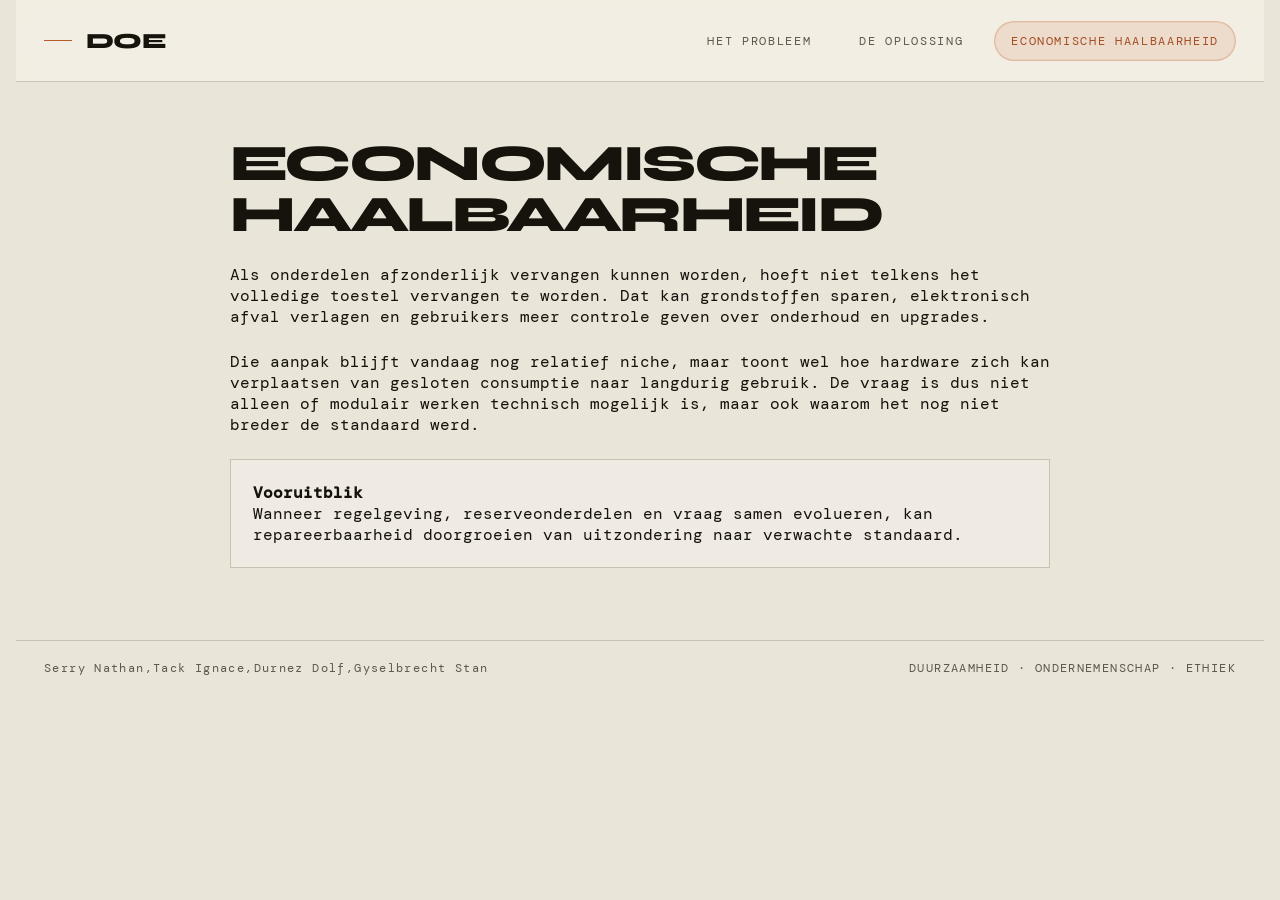
==== impact.html @ 016ad745 "complete rework: split css, js" ====
<!DOCTYPE html>
<html lang="nl">
<head>
  <meta charset="UTF-8" />
  <meta name="viewport" content="width=device-width, initial-scale=1.0" />
  <title>Impact - DOE</title>
  <link rel="preconnect" href="https://fonts.googleapis.com">
  <link rel="preconnect" href="https://fonts.gstatic.com" crossorigin>
  <link href="https://fonts.googleapis.com/css2?family=Syne:wght@500;700;800&family=DM+Mono:wght@300;400;500&display=swap" rel="stylesheet">
  <link href="main.css" rel="stylesheet">
</head>
<body>
  <div class="page-shell">
    <header class="topbar">
      <a class="brand" href="index.html">DOE</a>
      <nav>
        <ul class="menu">
          <li><a href="probleem.html">Het probleem</a></li>
          <li><a href="oplossing.html">De oplossing</a></li>
          <li><a class="is-active" href="impact.html">Economische Haalbaarheid</a></li>
        </ul>
      </nav>
    </header>

    <main class="hero probleem">

      <h1>Economische haalbaarheid</h1>
      <p>
        Als onderdelen afzonderlijk vervangen kunnen worden, hoeft niet telkens het volledige toestel vervangen te worden.
        Dat kan grondstoffen sparen, elektronisch afval verlagen en gebruikers meer controle geven over onderhoud en upgrades.
      </p>
      <p>
        Die aanpak blijft vandaag nog relatief niche, maar toont wel hoe hardware zich kan verplaatsen van gesloten consumptie
        naar langdurig gebruik. De vraag is dus niet alleen of modulair werken technisch mogelijk is, maar ook waarom het nog
        niet breder de standaard werd.
      </p>
      <div class="sub-panel">
        <strong>Vooruitblik</strong>
        <p>Wanneer regelgeving, reserveonderdelen en vraag samen evolueren, kan repareerbaarheid doorgroeien van uitzondering naar verwachte standaard.</p>
      </div>
    </main>

    <footer class="footer">
      <span class="footer-left">Serry Nathan,Tack Ignace,Durnez Dolf,Gyselbrecht Stan</span>
      <span class="footer-right">DUURZAAMHEID · ONDERNEMENSCHAP · ETHIEK</span>
    </footer>
  </div>
</body>
</html>
---- main.css ----
:root {
    --bg: #e9e3d6;
    --paper: #f4efe4;
    --ink: #16120c;
    --muted: #5f564c;
    --line: #cbc1b2;
    --accent: #b85b28;
    --accent-soft: rgba(184, 91, 40, 0.12);
    --accent-strong: #a24d21;
    --panel: rgba(244, 239, 228, 0.8);
    --section-tint: #efe7da;
    --dark: #16120c;
    --nav-height: 82px;
}

* {
    box-sizing: border-box;
    margin: 0;
    padding: 0;
}

html {
    scroll-behavior: smooth;
    scroll-padding-top: calc(var(--nav-height) + 24px);
}

body {
    min-height: 100vh;
    color: var(--ink);
    font-family: "DM Mono", monospace;
    background: rgba(233, 227, 214, 0.92);
}

a {
    color: inherit;
    text-decoration: none;
}

.page-shell {
    width: min(1360px, calc(100% - 32px));
    margin: 0 auto;
    overflow: clip;
}

.topbar {
    position: sticky;
    top: 0;
    z-index: 20;
    display: flex;
    align-items: center;
    justify-content: space-between;
    gap: 24px;
    min-height: var(--nav-height);
    padding: 18px 28px;
    border-bottom: 1px solid rgba(203, 193, 178, 0.92);
    background: rgba(244, 239, 228, 0.9);
    backdrop-filter: blur(10px);
}

.brand {
    display: inline-flex;
    align-items: center;
    gap: 14px;
    font-family: "Syne", sans-serif;
    font-size: 1.35rem;
    font-weight: 800;
    letter-spacing: -0.03em;
}

.brand::before {
    content: "";
    width: 28px;
    height: 1px;
    background: var(--accent);
}

.menu {
    display: flex;
    align-items: center;
    gap: 14px;
    list-style: none;
}

.menu a {
    display: inline-flex;
    align-items: center;
    justify-content: center;
    min-height: 40px;
    padding: 0 16px;
    border: 1px solid transparent;
    border-radius: 999px;
    color: var(--muted);
    font-size: 0.74rem;
    letter-spacing: 0.14em;
    text-transform: uppercase;
    transition: color 0.22s ease, border-color 0.22s ease, background-color 0.22s ease, box-shadow 0.22s ease;
}

.menu a:hover,
.menu a.is-active {
    color: var(--accent-strong);
    border-color: rgba(184, 91, 40, 0.28);
    background: var(--accent-soft);
    box-shadow: inset 0 0 0 1px rgba(184, 91, 40, 0.08);
}

.landingspage.hero {
    display: flex;
    padding: 2em;
}

.hero-visual {
    display: flex;
    align-items: center;
    justify-content: center;
    padding: 8px 20px 8px 12px;
}

.hero-image {
    width: min(100%, 640px);
    max-width: 48vw;
    max-height: 680px;
    object-fit: contain;
    mix-blend-mode: multiply;
    opacity: 0.98;
    filter: drop-shadow(0 24px 30px rgba(22, 18, 12, 0.05));
}

/* ── CONTENT SECTIONS (stack over frame display) ────── */
.panel {
    position: relative;
    z-index: 1;
    background: var(--bg);
}

.probleem {
    margin: 0 auto;
    padding-top: 56px;
    padding-bottom: 72px;
    display: grid;
    gap: 24px;
    max-width: 820px;
}
.sub-panel {
    padding: 22px;
    border: 1px solid var(--line);
    background: rgba(255, 255, 255, 0.24);
}

.probleem h1 {
    font-family: "Syne", sans-serif;
    font-size: clamp(2rem, 4vw, 3.2rem);
    font-weight: 800;
    letter-spacing: -0.05em;
    text-transform: uppercase;
    line-height: 1;
}

.probleem h2 {
    font-family: "Syne", sans-serif;
    font-size: 0.72rem;
    font-weight: 700;
    letter-spacing: 0.18em;
    text-transform: uppercase;
    color: var(--accent);
}

.probleem ul {
    list-style: none;
    display: grid;
    gap: 10px;
    padding: 0;
}

.probleem ul li {
    display: flex;
    align-items: baseline;
    gap: 14px;
    color: var(--muted);
    font-size: 0.88rem;
    line-height: 1.72;
}

.probleem ul li::before {
    content: "";
    flex-shrink: 0;
    width: 22px;
    height: 1px;
    background: var(--accent);
    position: relative;
    top: -0.2em;
}

.eyebrow {
    display: inline-flex;
    align-items: center;
    gap: 10px;
    color: var(--accent);
    font-size: 0.8rem;
    letter-spacing: 0.16em;
    text-transform: uppercase;
}

.eyebrow::before {
    content: "";
    width: 30px;
    height: 1px;
    background: var(--accent);
}

.hero-title {
    max-width: 12ch;
    font-family: "Syne", sans-serif;
    font-size: clamp(2.7rem, 5vw, 4.4rem);
    font-weight: 800;
    line-height: 1;
    letter-spacing: -0.05em;
}

.hero-title::after {
    content: "";
    display: block;
    width: min(180px, 36%);
    height: 2px;
    margin-top: 18px;
    background: linear-gradient(to right, var(--accent), transparent);
}

.hero-subtitle {
    max-width: 720px;
    color: var(--muted);
    font-size: 0.97rem;
    line-height: 2.02;
}

.hero-indicator {
    display: inline-flex;
    align-items: center;
    gap: 12px;
    margin: 0 28px 34px;
    color: var(--accent-strong);
    font-size: 0.72rem;
    letter-spacing: 0.14em;
    text-transform: uppercase;
}

.hero-indicator::after {
    content: "";
    width: 38px;
    height: 1px;
    background: linear-gradient(to right, var(--accent), transparent);
    animation: drift 1.7s ease-in-out infinite;
}

.overview-shell {
    padding: 0 28px 34px;
}

.overview-grid {
    display: grid;
    grid-template-columns: repeat(3, minmax(0, 1fr));
    gap: 18px;
}

.overview-box {
    display: grid;
    gap: 10px;
    padding: 22px 20px 20px;
    border: 1px solid var(--line);
    background: var(--panel);
    cursor: pointer;
    transform-origin: center;
    transition: transform 0.24s ease, border-color 0.24s ease, background-color 0.24s ease, box-shadow 0.24s ease;
}

.overview-box:hover {
    transform: translateY(-4px) scale(1.02);
    border-color: rgba(184, 91, 40, 0.28);
    background: rgba(236, 226, 212, 0.92);
    box-shadow: 0 14px 30px rgba(22, 18, 12, 0.08);
}

.overview-box.is-active {
    transform: translateY(-4px) scale(1.02);
    border-color: var(--accent);
    background: var(--accent-soft);
    box-shadow: 0 14px 30px rgba(22, 18, 12, 0.08);
}

.overview-step {
    color: var(--accent);
    font-size: 0.68rem;
    letter-spacing: 0.16em;
    text-transform: uppercase;
}

.overview-title {
    font-family: "Syne", sans-serif;
    font-size: 1.55rem;
    font-weight: 700;
    letter-spacing: -0.04em;
    text-transform: uppercase;
}

.overview-copy {
    color: var(--muted);
    font-size: 0.76rem;
    line-height: 1.82;
}

.story-timeline-section {
    padding: 42px 28px 140px;
    border-top: 1px solid var(--line);
    background: var(--section-tint);
}

.story-timeline-inner {
    max-width: 920px;
    margin: 0 auto;
}

.story-timeline-heading {
    margin-bottom: 34px;
    text-align: center;
}

.story-timeline-heading h2 {
    font-family: "Syne", sans-serif;
    font-size: clamp(2rem, 3vw, 3rem);
    font-weight: 800;
    letter-spacing: -0.05em;
    text-transform: uppercase;
}

.story-timeline-heading p {
    max-width: 560px;
    margin: 14px auto 0;
    color: var(--muted);
    font-size: 0.84rem;
    line-height: 1.92;
}

.story-timeline {
    position: relative;
    display: grid;
    grid-template-rows: repeat(3, minmax(180px, 1fr));
    min-height: 920px;
    align-content: stretch;
    gap: 0;
    padding-left: 86px;
    /*padding-bottom: 220px;*/
}

.story-timeline::before {
    content: "";
    position: absolute;
    left: 23px;
    top: 8px;
    bottom: 8px;
    width: 1px;
    background: rgba(95, 86, 76, 0.34);
}

.story-point {
    position: relative;
    display: block;
    padding: 6px 0 6px 8px;
    border-radius: 10px;
    cursor: pointer;
    scroll-margin-top: calc(var(--nav-height) + 24px);
    transition: opacity 0.24s ease, transform 0.24s ease, background-color 0.24s ease;
}

.story-point:hover {
    opacity: 0.92;
    /*transform: translateX(6px);*/
    padding-left: 10px;
    background: rgba(184, 91, 40, 0.08);
}

/*.story-point:last-child {*/
/*    margin-bottom: 140px;*/
/*}*/

.story-point-marker {
    position: absolute;
    left: -86px;
    top: 0;
    width: 46px;
    height: 46px;
    border-radius: 50%;
    border: 1px solid var(--line);
    display: grid;
    place-items: center;
    font-family: "Syne", sans-serif;
    font-size: 1rem;
    font-weight: 700;
    background: var(--paper);
    color: var(--ink);
    transition: background-color 0.24s ease, border-color 0.24s ease, color 0.24s ease, transform 0.24s ease;
}

.story-point[data-tone="problem"] .story-point-marker {
    background: #f0dfd8;
}

.story-point[data-tone="solution"] .story-point-marker {
    background: #dde7da;
}

.story-point[data-tone="impact"] .story-point-marker {
    background: #efe5cf;
}

.story-point.is-active .story-point-marker {
    background: var(--accent);
    border-color: var(--accent);
    color: var(--paper);
    transform: scale(1.06);
}

.story-point-label {
    display: block;
    margin-bottom: 8px;
    color: var(--accent);
    font-size: 0.68rem;
    letter-spacing: 0.18em;
    text-transform: uppercase;
}

.story-point-title {
    font-family: "Syne", sans-serif;
    font-size: clamp(1.8rem, 2.6vw, 2.6rem);
    font-weight: 700;
    line-height: 0.98;
    letter-spacing: -0.04em;
    text-transform: uppercase;
}

.story-point-copy {
    max-width: 620px;
    margin-top: 14px;
    color: var(--muted);
    font-size: 0.88rem;
    line-height: 1.98;
}

.story-point-link {
    display: inline-flex;
    align-items: center;
    gap: 10px;
    margin-top: 14px;
    color: var(--accent);
    font-size: 0.74rem;
    letter-spacing: 0.14em;
    text-transform: uppercase;
    font-weight: 500;
}

.story-point-link::after {
    content: "";
    width: 10px;
    height: 10px;
    border-right: 1.5px solid currentColor;
    border-top: 1.5px solid currentColor;
    transform: rotate(45deg);
}

.footer {
    display: flex;
    align-items: center;
    justify-content: space-between;
    gap: 16px;
    padding: 20px 28px 24px;
    color: var(--muted);
    font-size: 0.72rem;
    letter-spacing: 0.12em;
    border-top: 1px solid var(--line);
}

/* Scroll hint */
#scroll-hint {
    position: absolute;
    bottom: 36px;
    left: 50%;
    transform: translateX(-50%);
    display: flex;
    flex-direction: column;
    align-items: center;
    gap: 8px;
    transition: opacity 0.4s;
}
#scroll-hint.hidden { opacity: 0; }
#scroll-hint-text {
    font-size: 8px;
    letter-spacing: 0.18em;
    text-transform: uppercase;
    color: rgba(255,255,255,0.25);
}
#scroll-hint-bar {
    width: 1px;
    height: 36px;
    background: linear-gradient(to bottom, rgba(255,255,255,0.3), transparent);
    animation: pulse 1.8s ease-in-out infinite;
}
@keyframes pulse {
    0%, 100% { opacity: 0.3; transform: scaleY(1); }
    50%       { opacity: 0.8; transform: scaleY(1.1); }
}


#progress-bar-fill {
    height: 100%;
    width: 0;
    background: rgba(255,255,255,0.5);
    transition: width 0.1s linear;
}

/* ── FIXED FRAME DISPLAY (behind content) ───────────── */
#frame-display {
    position: fixed;
    inset: 0;
    display: flex;
    align-items: center;
    justify-content: center;
    will-change: contents;
    pointer-events: none;
    z-index: 0;
}

#frame-img {
    max-width: 78%;
    max-height: 78%;
    object-fit: contain;
    display: block;
}

@keyframes drift {
    0%, 100% { transform: scaleX(0.8); opacity: 0.55; }
    50% { transform: scaleX(1); opacity: 1; }
}

@media (max-width: 980px) {
    .landingspage.hero {
        flex-direction: column;
        gap: 28px;
    }

    .hero-image {
        max-width: 100%;
    }

    .overview-grid {
        grid-template-columns: 1fr;
    }

    .hero-copy {
        max-width: 920px;
    }

    .hero-subtitle {
        max-width: 860px;
    }
}

@media (max-width: 760px) {
    :root {
        --nav-height: 72px;
    }

    .page-shell {
        width: min(100% - 12px, 100%);
        margin: 6px auto;
    }

    .topbar,
    .hero,
    .overview-shell,
    .story-timeline-section,
    .probleem,
    .footer {
        padding-left: 18px;
        padding-right: 18px;
    }

    .footer {
        flex-direction: column;
        text-align: center;
    }

    .menu {
        display: none;
    }

    .hero {
        padding-top: 46px;
    }

    .hero-visual {
        padding: 6px 0 0;
    }

    .hero-image {
        width: min(100%, 520px);
        max-width: 100%;
        max-height: 520px;
    }

    .hero-title {
        font-size: clamp(2.4rem, 13vw, 3.6rem);
    }

    .hero-indicator {
        margin-left: 18px;
        margin-right: 18px;
    }

    .story-timeline {
        min-height: auto;
        grid-template-rows: none;
        gap: 72px;
        padding-left: 62px;
    }

    .story-timeline::before {
        left: 17px;
    }

    .story-point-marker {
        left: -62px;
        width: 36px;
        height: 36px;
        font-size: 0.88rem;
    }
}
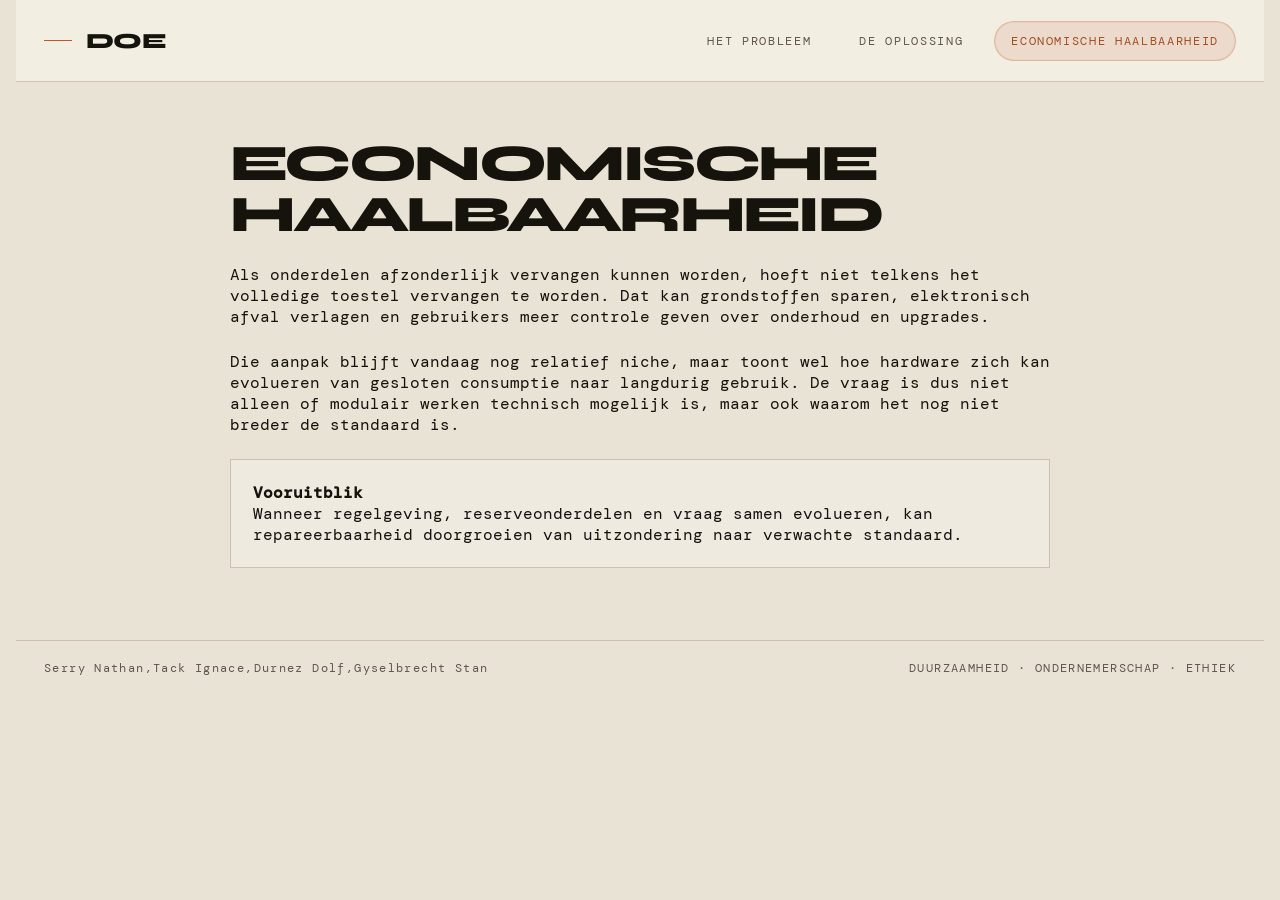
==== commit 2c601b62: "typos" ====
--- a/impact.html
+++ b/impact.html
@@ -30,9 +30,9 @@
         Dat kan grondstoffen sparen, elektronisch afval verlagen en gebruikers meer controle geven over onderhoud en upgrades.
       </p>
       <p>
-        Die aanpak blijft vandaag nog relatief niche, maar toont wel hoe hardware zich kan verplaatsen van gesloten consumptie
+        Die aanpak blijft vandaag nog relatief niche, maar toont wel hoe hardware zich kan evolueren van gesloten consumptie
         naar langdurig gebruik. De vraag is dus niet alleen of modulair werken technisch mogelijk is, maar ook waarom het nog
-        niet breder de standaard werd.
+        niet breder de standaard is.
       </p>
       <div class="sub-panel">
         <strong>Vooruitblik</strong>
@@ -42,7 +42,7 @@
 
     <footer class="footer">
       <span class="footer-left">Serry Nathan,Tack Ignace,Durnez Dolf,Gyselbrecht Stan</span>
-      <span class="footer-right">DUURZAAMHEID · ONDERNEMENSCHAP · ETHIEK</span>
+      <span class="footer-right">DUURZAAMHEID · ONDERNEMERSCHAP · ETHIEK</span>
     </footer>
   </div>
 </body>
--- a/main.css
+++ b/main.css
@@ -28,7 +28,7 @@
     min-height: 100vh;
     color: var(--ink);
     font-family: "DM Mono", monospace;
-    background: rgba(233, 227, 214, 0.92);
+    background: #e9e3d6;
 }
 
 a {
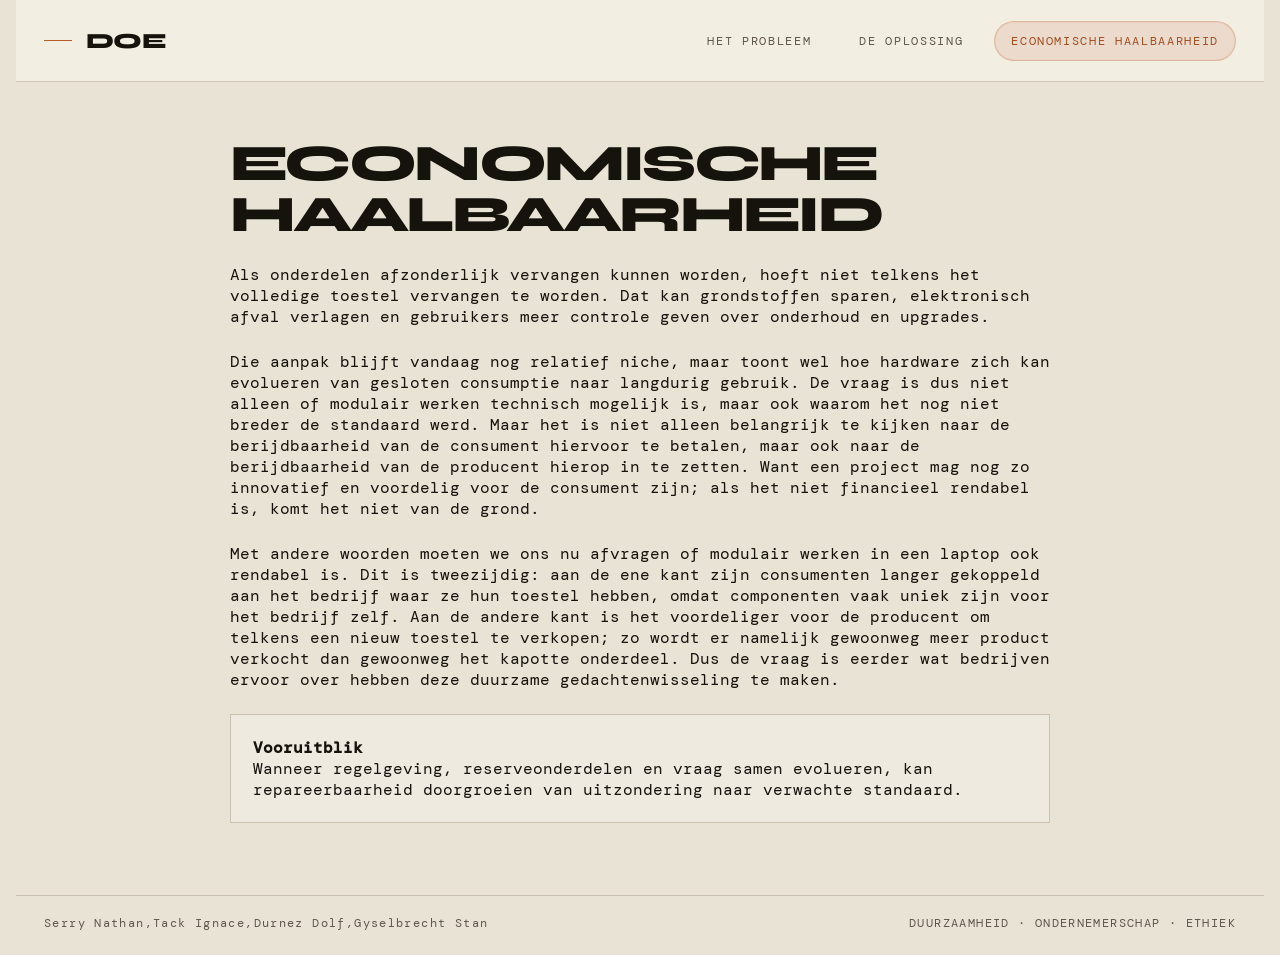
==== commit cd21048e: "extra text" ====
--- a/impact.html
+++ b/impact.html
@@ -32,7 +32,18 @@
       <p>
         Die aanpak blijft vandaag nog relatief niche, maar toont wel hoe hardware zich kan evolueren van gesloten consumptie
         naar langdurig gebruik. De vraag is dus niet alleen of modulair werken technisch mogelijk is, maar ook waarom het nog
-        niet breder de standaard is.
+        niet breder de standaard werd. Maar het is niet alleen belangrijk te kijken naar de berijdbaarheid van de consument
+        hiervoor te betalen, maar ook naar de berijdbaarheid van de producent hierop in te zetten. Want een project mag
+        nog zo innovatief en voordelig voor de consument zijn; als het niet financieel rendabel is, komt het niet van
+        de grond.
+          </p>
+        <p>
+          Met andere woorden moeten we ons nu afvragen of modulair werken in een laptop ook rendabel is. Dit is
+        tweezijdig: aan de ene kant zijn consumenten langer gekoppeld aan het bedrijf waar ze hun toestel hebben, omdat
+        componenten vaak uniek zijn voor het bedrijf zelf. Aan de andere kant is het voordeliger voor de producent om
+        telkens een nieuw toestel te verkopen; zo wordt er namelijk gewoonweg meer product verkocht dan gewoonweg het
+        kapotte onderdeel. Dus de vraag is eerder wat bedrijven ervoor over hebben deze duurzame gedachtenwisseling te
+        maken.
       </p>
       <div class="sub-panel">
         <strong>Vooruitblik</strong>
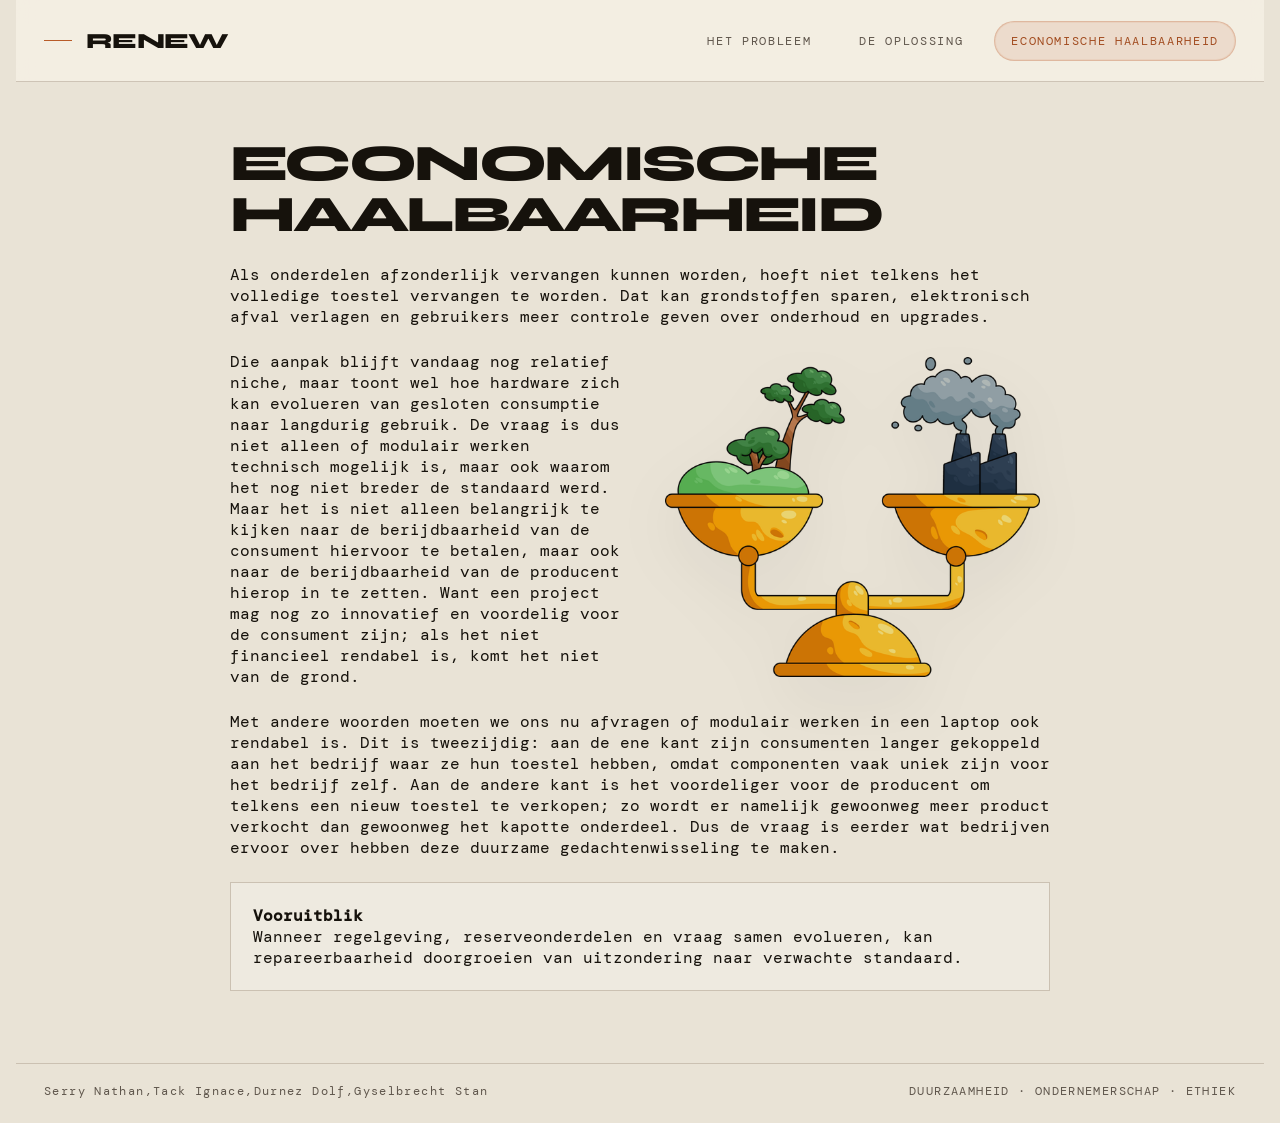
==== commit 51d256cb: "toevoeging grafiek opl en img impact" ====
--- a/impact.html
+++ b/impact.html
@@ -12,7 +12,7 @@
 <body>
   <div class="page-shell">
     <header class="topbar">
-      <a class="brand" href="index.html">DOE</a>
+      <a class="brand" href="index.html">RENEW</a>
       <nav>
         <ul class="menu">
           <li><a href="probleem.html">Het probleem</a></li>
@@ -29,14 +29,21 @@
         Als onderdelen afzonderlijk vervangen kunnen worden, hoeft niet telkens het volledige toestel vervangen te worden.
         Dat kan grondstoffen sparen, elektronisch afval verlagen en gebruikers meer controle geven over onderhoud en upgrades.
       </p>
-      <p>
-        Die aanpak blijft vandaag nog relatief niche, maar toont wel hoe hardware zich kan evolueren van gesloten consumptie
-        naar langdurig gebruik. De vraag is dus niet alleen of modulair werken technisch mogelijk is, maar ook waarom het nog
-        niet breder de standaard werd. Maar het is niet alleen belangrijk te kijken naar de berijdbaarheid van de consument
-        hiervoor te betalen, maar ook naar de berijdbaarheid van de producent hierop in te zetten. Want een project mag
-        nog zo innovatief en voordelig voor de consument zijn; als het niet financieel rendabel is, komt het niet van
-        de grond.
-          </p>
+      <div class="img-side">
+          <div>
+              <p>
+                  Die aanpak blijft vandaag nog relatief niche, maar toont wel hoe hardware zich kan evolueren van gesloten consumptie
+                  naar langdurig gebruik. De vraag is dus niet alleen of modulair werken technisch mogelijk is, maar ook waarom het nog
+                  niet breder de standaard werd. Maar het is niet alleen belangrijk te kijken naar de berijdbaarheid van de consument
+                  hiervoor te betalen, maar ook naar de berijdbaarheid van de producent hierop in te zetten. Want een project mag
+                  nog zo innovatief en voordelig voor de consument zijn; als het niet financieel rendabel is, komt het niet van
+                  de grond.
+              </p>
+          </div>
+          <div>
+              <img class="side-img" src="imgs/weegschaal.png" alt="Exploded view van een modulaire laptop" />
+          </div>
+      </div>
         <p>
           Met andere woorden moeten we ons nu afvragen of modulair werken in een laptop ook rendabel is. Dit is
         tweezijdig: aan de ene kant zijn consumenten langer gekoppeld aan het bedrijf waar ze hun toestel hebben, omdat
@@ -45,6 +52,7 @@
         kapotte onderdeel. Dus de vraag is eerder wat bedrijven ervoor over hebben deze duurzame gedachtenwisseling te
         maken.
       </p>
+
       <div class="sub-panel">
         <strong>Vooruitblik</strong>
         <p>Wanneer regelgeving, reserveonderdelen en vraag samen evolueren, kan repareerbaarheid doorgroeien van uitzondering naar verwachte standaard.</p>
--- a/main.css
+++ b/main.css
@@ -535,6 +535,195 @@
     display: block;
 }
 
+.img-side {
+    display: grid;
+    grid-template-columns: 1fr 1fr;
+    gap: 30px;
+    align-items: center;
+}
+
+.side-img {
+    width: 100%;
+    height: auto;
+    max-height: 20rem;
+    object-fit: contain;
+    mix-blend-mode: multiply;
+    opacity: 0.98;
+    filter: drop-shadow(0 24px 30px rgba(22, 18, 12, 0.05));
+}
+
+/* ── E-WASTE CHART ───────────────────────────────────── */
+.chart-panel {
+    margin-top: 30px;
+    margin-bottom: 30px;
+    padding: 40px 28px;
+    background: rgba(244, 239, 228, 0.84);
+    border: 1px solid var(--line);
+}
+
+.chart-panel h2 {
+    font-family: "Syne", sans-serif;
+    font-size: 1.1rem;
+    letter-spacing: 0.1em;
+    text-transform: uppercase;
+    margin-bottom: 8px;
+    color: var(--accent);
+}
+
+.chart-panel p {
+    font-size: 0.8rem;
+    color: var(--muted);
+}
+
+.chart-container {
+    height: 280px;
+    display: flex;
+    align-items: flex-end;
+    justify-content: space-between;
+    border-bottom: 1px solid var(--line);
+    position: relative;
+    padding-bottom: 10px;
+    gap: 4px;
+}
+
+.chart-grid-line {
+    position: absolute;
+    width: 100%;
+    height: 1px;
+    border-top: 1px dashed rgba(203, 193, 178, 0.5);
+}
+
+.chart-grid-line:nth-child(1) { bottom: 25%; }
+.chart-grid-line:nth-child(2) { bottom: 50%; }
+.chart-grid-line:nth-child(3) { bottom: 75%; }
+
+.bar-item {
+    flex: 1;
+    height: 100%;
+    display: flex;
+    flex-direction: column;
+    align-items: center;
+    justify-content: flex-end;
+    gap: 8px;
+    z-index: 1;
+}
+
+.bar-value {
+    font-size: 9px;
+    color: var(--muted);
+}
+
+.bar-rect {
+    width: 80%;
+    background: var(--accent);
+    opacity: 90%;
+}
+
+.bar-rect:hover {
+    width: 83%;
+    box-shadow: 0px 0px 5px #16120c;
+}
+
+.bar-label {
+    font-size: 10px;
+    font-weight: 500;
+}
+
+.chart-source {
+    font-size: 9px;
+    color: var(--muted);
+    margin-top: 24px;
+    font-style: italic;
+}
+
+/* ── COST COMPARISON CHART ───────────────────────────── */
+.cost-panel {
+    padding: 30px;
+    border: 1px solid var(--line);
+    background: rgba(255, 255, 255, 0.5);
+}
+
+.cost-panel h3 {
+    font-family: "Syne", sans-serif;
+    font-size: 1rem;
+    color: var(--ink);
+    margin-bottom: 8px;
+}
+
+.cost-panel p {
+    font-size: 0.8rem;
+    color: var(--muted);
+    margin-bottom: 30px;
+}
+
+.cost-bars {
+    display: flex;
+    flex-direction: column;
+    gap: 20px;
+}
+
+.cost-bar-item {
+    display: flex;
+    flex-direction: column;
+    gap: 6px;
+}
+
+.cost-bar-header {
+    display: flex;
+    justify-content: space-between;
+    font-size: 0.85rem;
+}
+
+.cost-bar-header span:first-child {
+    font-weight: 500;
+}
+
+.cost-bar-header.accent {
+    color: var(--accent);
+}
+
+.cost-bar-track {
+    width: 100%;
+    height: 24px;
+    background: rgba(203, 193, 178, 0.3);
+    position: relative;
+    display: flex;
+}
+
+.cost-bar-fill {
+    height: 100%;
+    background: var(--muted);
+}
+
+.cost-bar-fill:hover {
+    height: 104%;
+    box-shadow: 0px 0px 5px black;
+}
+
+.cost-bar-fill.accent {
+    background: var(--accent);
+}
+
+.cost-bar-fill.accent-light {
+    background: var(--accent);
+    opacity: 0.7;
+}
+
+.cost-bar-fill.accent-dark {
+    background: var(--accent);
+    opacity: 0.9;
+}
+
+.cost-bar-segment {
+    height: 100%;
+    margin-right: 1px;
+}
+
+.cost-bar-note {
+    font-size: 0.7rem;
+    color: var(--muted);
+}
+
 @keyframes drift {
     0%, 100% { transform: scaleX(0.8); opacity: 0.55; }
     50% { transform: scaleX(1); opacity: 1; }
@@ -632,6 +821,11 @@
         height: 36px;
         font-size: 0.88rem;
     }
-}
-
-
+
+    .img-side {
+        grid-template-columns: 1fr;
+    }
+
+}
+
+
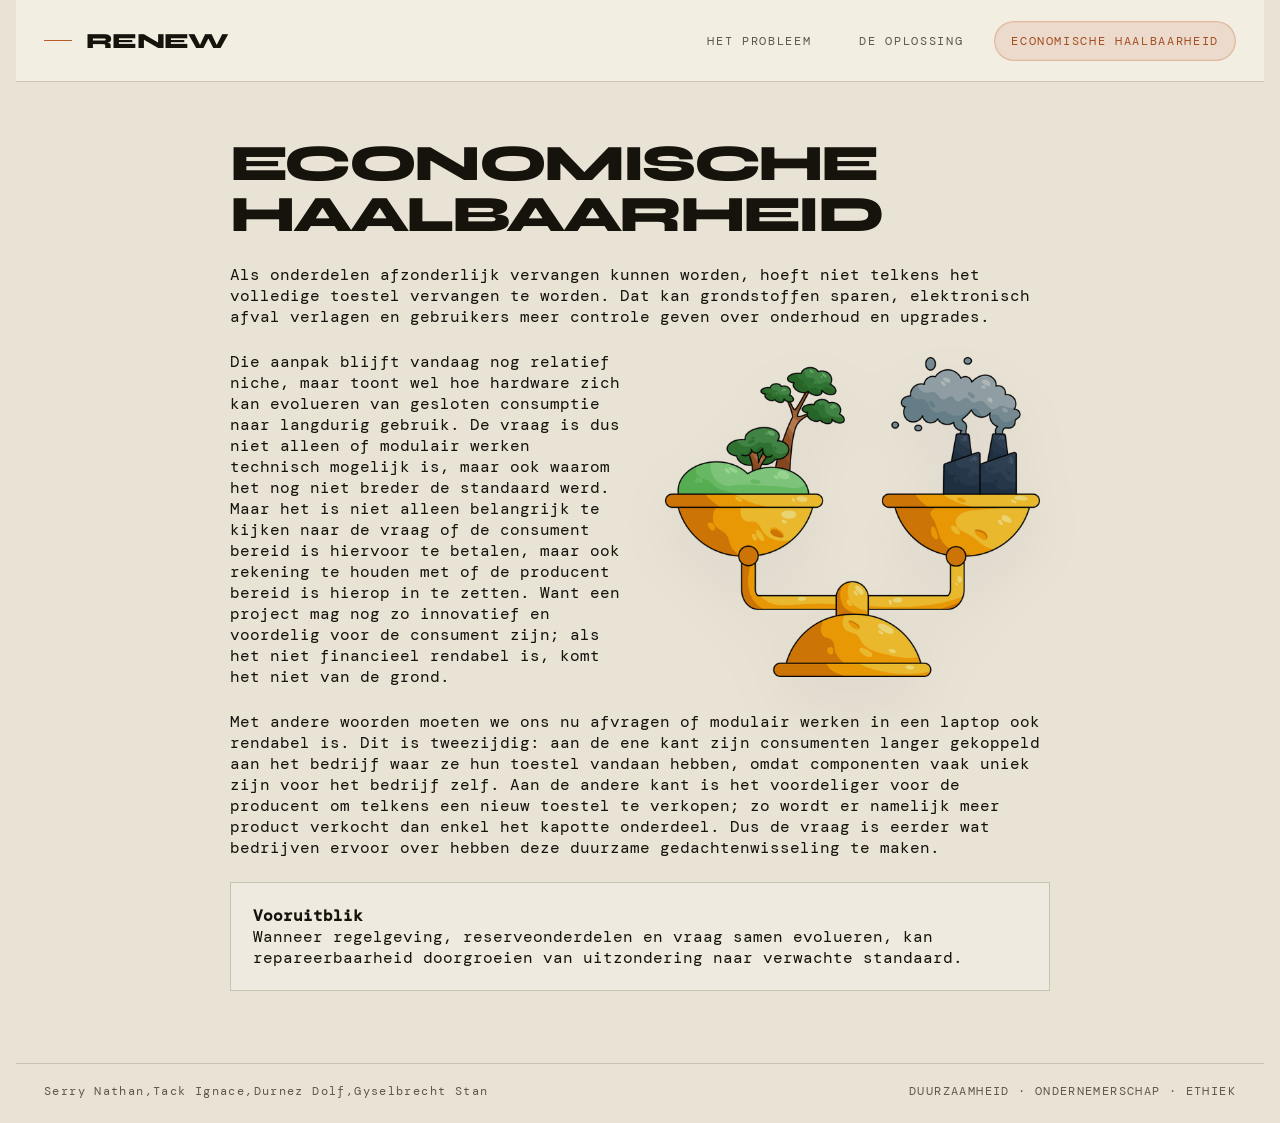
==== commit 18583e13: "typos" ====
--- a/impact.html
+++ b/impact.html
@@ -34,8 +34,8 @@
               <p>
                   Die aanpak blijft vandaag nog relatief niche, maar toont wel hoe hardware zich kan evolueren van gesloten consumptie
                   naar langdurig gebruik. De vraag is dus niet alleen of modulair werken technisch mogelijk is, maar ook waarom het nog
-                  niet breder de standaard werd. Maar het is niet alleen belangrijk te kijken naar de berijdbaarheid van de consument
-                  hiervoor te betalen, maar ook naar de berijdbaarheid van de producent hierop in te zetten. Want een project mag
+                  niet breder de standaard werd. Maar het is niet alleen belangrijk te kijken naar de vraag of de consument bereid is
+                  hiervoor te betalen, maar ook rekening te houden met of de producent bereid is hierop in te zetten. Want een project mag
                   nog zo innovatief en voordelig voor de consument zijn; als het niet financieel rendabel is, komt het niet van
                   de grond.
               </p>
@@ -46,11 +46,10 @@
       </div>
         <p>
           Met andere woorden moeten we ons nu afvragen of modulair werken in een laptop ook rendabel is. Dit is
-        tweezijdig: aan de ene kant zijn consumenten langer gekoppeld aan het bedrijf waar ze hun toestel hebben, omdat
+        tweezijdig: aan de ene kant zijn consumenten langer gekoppeld aan het bedrijf waar ze hun toestel vandaan hebben, omdat
         componenten vaak uniek zijn voor het bedrijf zelf. Aan de andere kant is het voordeliger voor de producent om
-        telkens een nieuw toestel te verkopen; zo wordt er namelijk gewoonweg meer product verkocht dan gewoonweg het
-        kapotte onderdeel. Dus de vraag is eerder wat bedrijven ervoor over hebben deze duurzame gedachtenwisseling te
-        maken.
+        telkens een nieuw toestel te verkopen; zo wordt er namelijk meer product verkocht dan enkel het kapotte onderdeel.
+        Dus de vraag is eerder wat bedrijven ervoor over hebben deze duurzame gedachtenwisseling te maken.
       </p>
 
       <div class="sub-panel">
--- a/main.css
+++ b/main.css
@@ -476,6 +476,7 @@
     font-size: 0.72rem;
     letter-spacing: 0.12em;
     border-top: 1px solid var(--line);
+    background-color: var(--bg);
 }
 
 /* Scroll hint */
@@ -557,7 +558,7 @@
     margin-top: 30px;
     margin-bottom: 30px;
     padding: 40px 28px;
-    background: rgba(244, 239, 228, 0.84);
+    background: rgba(255, 255, 255, 0.24);
     border: 1px solid var(--line);
 }
 
@@ -640,7 +641,7 @@
 .cost-panel {
     padding: 30px;
     border: 1px solid var(--line);
-    background: rgba(255, 255, 255, 0.5);
+    background: rgba(255, 255, 255, 0.24);
 }
 
 .cost-panel h3 {
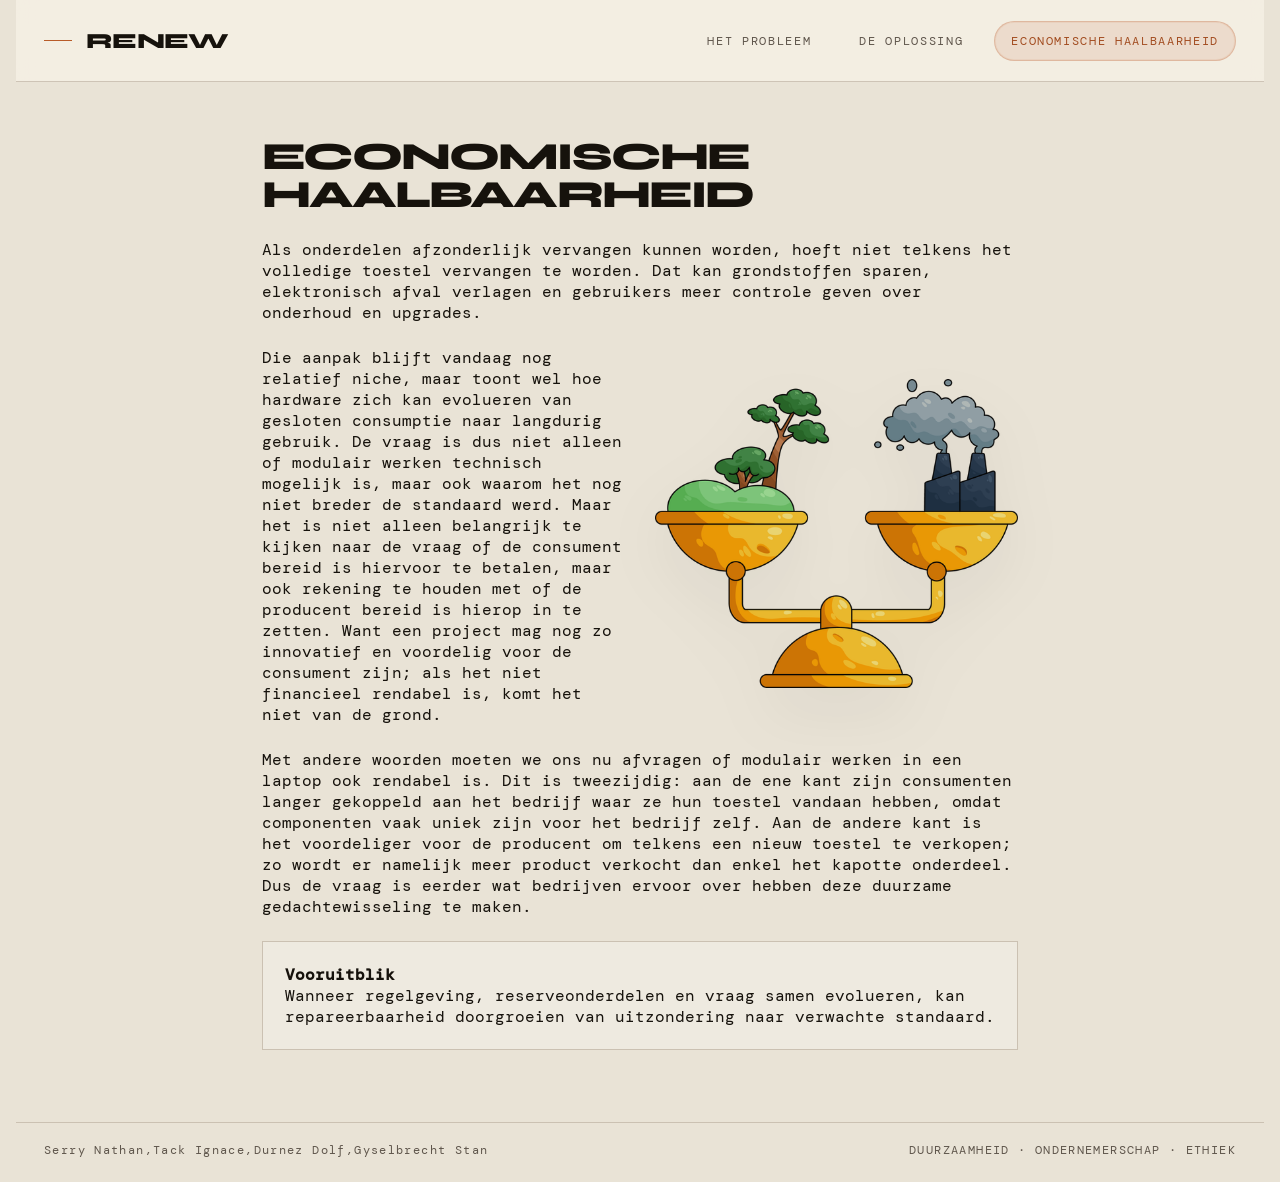
==== commit e451505c: "typos" ====
--- a/impact.html
+++ b/impact.html
@@ -49,7 +49,7 @@
         tweezijdig: aan de ene kant zijn consumenten langer gekoppeld aan het bedrijf waar ze hun toestel vandaan hebben, omdat
         componenten vaak uniek zijn voor het bedrijf zelf. Aan de andere kant is het voordeliger voor de producent om
         telkens een nieuw toestel te verkopen; zo wordt er namelijk meer product verkocht dan enkel het kapotte onderdeel.
-        Dus de vraag is eerder wat bedrijven ervoor over hebben deze duurzame gedachtenwisseling te maken.
+        Dus de vraag is eerder wat bedrijven ervoor over hebben deze duurzame gedachtewisseling te maken.
       </p>
 
       <div class="sub-panel">
--- a/main.css
+++ b/main.css
@@ -9,7 +9,6 @@
     --accent-strong: #a24d21;
     --panel: rgba(244, 239, 228, 0.8);
     --section-tint: #efe7da;
-    --dark: #16120c;
     --nav-height: 82px;
 }
 
@@ -104,7 +103,7 @@
     box-shadow: inset 0 0 0 1px rgba(184, 91, 40, 0.08);
 }
 
-.landingspage.hero {
+.hero {
     display: flex;
     padding: 2em;
 }
@@ -141,21 +140,24 @@
     gap: 24px;
     max-width: 820px;
 }
+
 .sub-panel {
     padding: 22px;
     border: 1px solid var(--line);
     background: rgba(255, 255, 255, 0.24);
 }
 
+.hero h1,
 .probleem h1 {
     font-family: "Syne", sans-serif;
-    font-size: clamp(2rem, 4vw, 3.2rem);
+    font-size: clamp(1.6rem, 3vw, 2.4rem);
     font-weight: 800;
     letter-spacing: -0.05em;
     text-transform: uppercase;
     line-height: 1;
 }
 
+.hero h2,
 .probleem h2 {
     font-family: "Syne", sans-serif;
     font-size: 0.72rem;
@@ -165,6 +167,7 @@
     color: var(--accent);
 }
 
+.hero ul,
 .probleem ul {
     list-style: none;
     display: grid;
@@ -172,6 +175,7 @@
     padding: 0;
 }
 
+.hero ul li,
 .probleem ul li {
     display: flex;
     align-items: baseline;
@@ -181,6 +185,7 @@
     line-height: 1.72;
 }
 
+.hero ul li::before,
 .probleem ul li::before {
     content: "";
     flex-shrink: 0;
@@ -191,27 +196,10 @@
     top: -0.2em;
 }
 
-.eyebrow {
-    display: inline-flex;
-    align-items: center;
-    gap: 10px;
-    color: var(--accent);
-    font-size: 0.8rem;
-    letter-spacing: 0.16em;
-    text-transform: uppercase;
-}
-
-.eyebrow::before {
-    content: "";
-    width: 30px;
-    height: 1px;
-    background: var(--accent);
-}
-
 .hero-title {
     max-width: 12ch;
     font-family: "Syne", sans-serif;
-    font-size: clamp(2.7rem, 5vw, 4.4rem);
+    font-size: clamp(2rem, 4vw, 3.2rem);
     font-weight: 800;
     line-height: 1;
     letter-spacing: -0.05em;
@@ -229,31 +217,12 @@
 .hero-subtitle {
     max-width: 720px;
     color: var(--muted);
-    font-size: 0.97rem;
-    line-height: 2.02;
-}
-
-.hero-indicator {
-    display: inline-flex;
-    align-items: center;
-    gap: 12px;
-    margin: 0 28px 34px;
-    color: var(--accent-strong);
-    font-size: 0.72rem;
-    letter-spacing: 0.14em;
-    text-transform: uppercase;
-}
-
-.hero-indicator::after {
-    content: "";
-    width: 38px;
-    height: 1px;
-    background: linear-gradient(to right, var(--accent), transparent);
-    animation: drift 1.7s ease-in-out infinite;
+    font-size: 0.88rem;
+    line-height: 1.82;
 }
 
 .overview-shell {
-    padding: 0 28px 34px;
+    padding: 0 28px 6vh;
 }
 
 .overview-grid {
@@ -304,8 +273,43 @@
 
 .overview-copy {
     color: var(--muted);
-    font-size: 0.76rem;
-    line-height: 1.82;
+    font-size: 0.72rem;
+    line-height: 1.72;
+}
+
+.overview-scroll-hint {
+    display: flex;
+    flex-direction: column;
+    align-items: center;
+    gap: 6px;
+    margin-top: 8px;
+    opacity: 0.5;
+    transition: opacity 0.3s ease;
+}
+
+.overview-box:hover .overview-scroll-hint {
+    opacity: 1;
+}
+
+.scroll-hint-text {
+    font-size: 8px;
+    letter-spacing: 0.18em;
+    text-transform: uppercase;
+    color: var(--accent);
+}
+
+.scroll-hint-arrow {
+    width: 0;
+    height: 0;
+    border-left: 4px solid transparent;
+    border-right: 4px solid transparent;
+    border-top: 6px solid var(--accent);
+    animation: bounce 1.5s ease-in-out infinite;
+}
+
+@keyframes bounce {
+    0%, 100% { transform: translateY(0); }
+    50% { transform: translateY(4px); }
 }
 
 .story-timeline-section {
@@ -336,8 +340,8 @@
     max-width: 560px;
     margin: 14px auto 0;
     color: var(--muted);
-    font-size: 0.84rem;
-    line-height: 1.92;
+    font-size: 0.8rem;
+    line-height: 1.82;
 }
 
 .story-timeline {
@@ -348,7 +352,6 @@
     align-content: stretch;
     gap: 0;
     padding-left: 86px;
-    /*padding-bottom: 220px;*/
 }
 
 .story-timeline::before {
@@ -373,14 +376,9 @@
 
 .story-point:hover {
     opacity: 0.92;
-    /*transform: translateX(6px);*/
     padding-left: 10px;
     background: rgba(184, 91, 40, 0.08);
 }
-
-/*.story-point:last-child {*/
-/*    margin-bottom: 140px;*/
-/*}*/
 
 .story-point-marker {
     position: absolute;
@@ -430,7 +428,7 @@
 
 .story-point-title {
     font-family: "Syne", sans-serif;
-    font-size: clamp(1.8rem, 2.6vw, 2.6rem);
+    font-size: clamp(1.4rem, 2.2vw, 2rem);
     font-weight: 700;
     line-height: 0.98;
     letter-spacing: -0.04em;
@@ -441,8 +439,8 @@
     max-width: 620px;
     margin-top: 14px;
     color: var(--muted);
-    font-size: 0.88rem;
-    line-height: 1.98;
+    font-size: 0.82rem;
+    line-height: 1.82;
 }
 
 .story-point-link {
@@ -461,8 +459,8 @@
     content: "";
     width: 10px;
     height: 10px;
-    border-right: 1.5px solid currentColor;
-    border-top: 1.5px solid currentColor;
+    border-right: 2px solid currentColor;
+    border-top: 2px solid currentColor;
     transform: rotate(45deg);
 }
 
@@ -477,6 +475,8 @@
     letter-spacing: 0.12em;
     border-top: 1px solid var(--line);
     background-color: var(--bg);
+    position: relative;
+    z-index: 10;
 }
 
 /* Scroll hint */
@@ -508,7 +508,6 @@
     0%, 100% { opacity: 0.3; transform: scaleY(1); }
     50%       { opacity: 0.8; transform: scaleY(1.1); }
 }
-
 
 #progress-bar-fill {
     height: 100%;
@@ -622,7 +621,7 @@
 
 .bar-rect:hover {
     width: 83%;
-    box-shadow: 0px 0px 5px #16120c;
+    box-shadow: 0 0 5px #16120c;
 }
 
 .bar-label {
@@ -698,7 +697,7 @@
 
 .cost-bar-fill:hover {
     height: 104%;
-    box-shadow: 0px 0px 5px black;
+    box-shadow: 0 0 5px black;
 }
 
 .cost-bar-fill.accent {
@@ -725,13 +724,8 @@
     color: var(--muted);
 }
 
-@keyframes drift {
-    0%, 100% { transform: scaleX(0.8); opacity: 0.55; }
-    50% { transform: scaleX(1); opacity: 1; }
-}
-
 @media (max-width: 980px) {
-    .landingspage.hero {
+    .hero {
         flex-direction: column;
         gap: 28px;
     }
@@ -742,10 +736,6 @@
 
     .overview-grid {
         grid-template-columns: 1fr;
-    }
-
-    .hero-copy {
-        max-width: 920px;
     }
 
     .hero-subtitle {
@@ -797,12 +787,14 @@
     }
 
     .hero-title {
-        font-size: clamp(2.4rem, 13vw, 3.6rem);
-    }
-
-    .hero-indicator {
-        margin-left: 18px;
-        margin-right: 18px;
+        font-size: clamp(1.8rem, 11vw, 2.8rem);
+        max-width: 100%;
+    }
+
+    .hero-subtitle {
+        max-width: 100%;
+        font-size: 0.9rem;
+        line-height: 1.7;
     }
 
     .story-timeline {
@@ -827,6 +819,18 @@
         grid-template-columns: 1fr;
     }
 
-}
-
-
+    .probleem h1 {
+        font-size: clamp(1.4rem, 7vw, 2rem);
+    }
+
+    .probleem ul li {
+        font-size: 0.95rem;
+    }
+
+    .sub-panel {
+        padding: 18px;
+    }
+
+}
+
+
